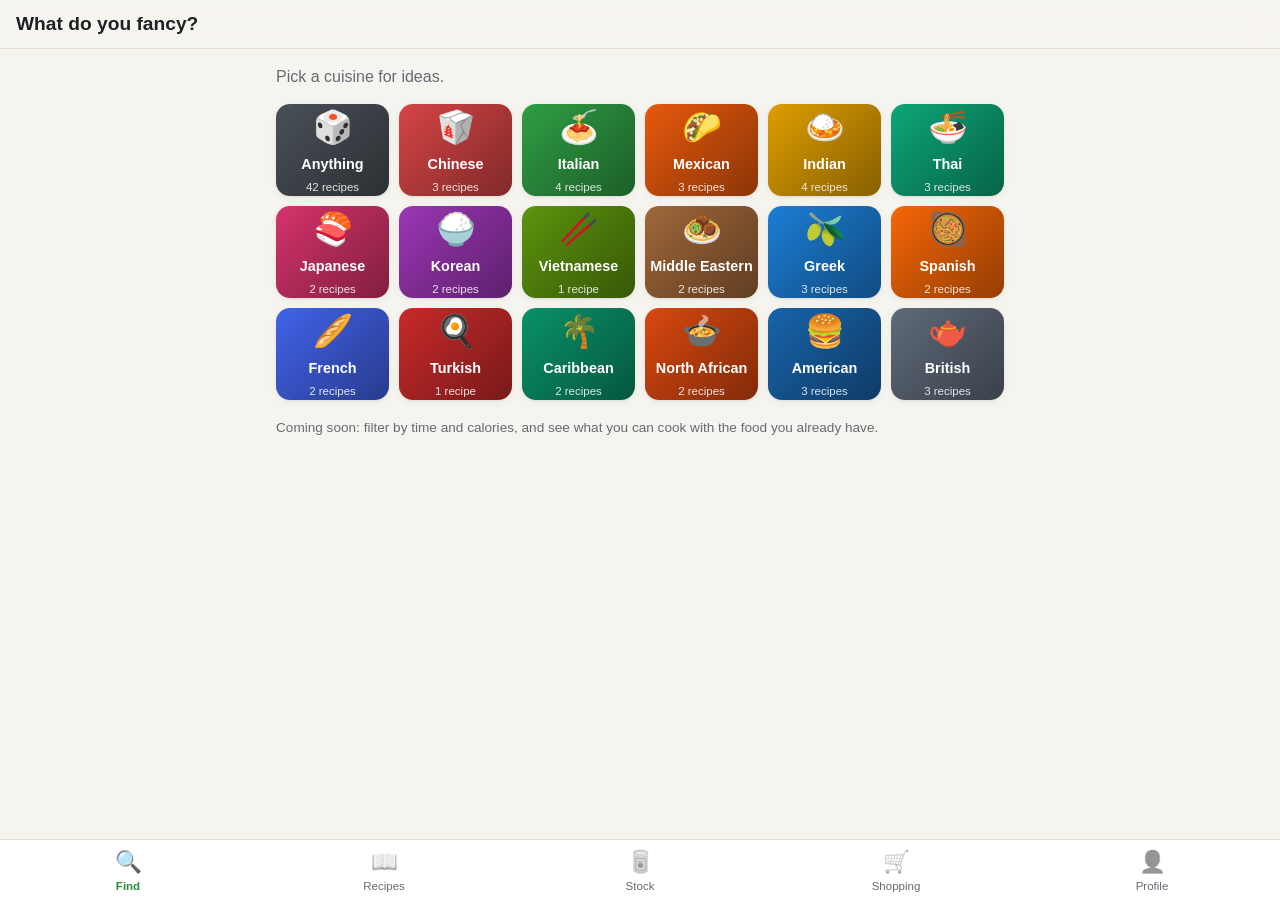
==== index.html @ 3a24faf2 "Phase 1: installable app shell, recipe book, profile and 42 recipes Offline PWA (vanilla JS, no buil" ====
<!doctype html>
<html lang="en-GB">
<head>
<meta charset="utf-8">
<meta name="viewport" content="width=device-width, initial-scale=1, viewport-fit=cover">
<title>Meal Planner</title>
<meta name="description" content="Lauren's meal planner: recipes, kitchen stock and shopping.">
<meta name="theme-color" content="#2b8a3e" media="(prefers-color-scheme: light)">
<meta name="theme-color" content="#14181c" media="(prefers-color-scheme: dark)">
<link rel="manifest" href="manifest.webmanifest">
<link rel="icon" href="icons/icon.svg" type="image/svg+xml">
<link rel="apple-touch-icon" href="icons/apple-touch-icon.png">
<meta name="apple-mobile-web-app-capable" content="yes">
<meta name="mobile-web-app-capable" content="yes">
<meta name="apple-mobile-web-app-status-bar-style" content="default">
<meta name="apple-mobile-web-app-title" content="Meals">
<link rel="stylesheet" href="css/app.css">
</head>
<body>
<header class="topbar">
  <button class="back" id="back" hidden aria-label="Back">‹</button>
  <h1 id="title">Meal Planner</h1>
</header>
<main id="view" tabindex="-1"><p class="loading">Loading recipes…</p></main>
<nav class="tabs" aria-label="Main">
  <a href="#/find" data-tab="find"><span aria-hidden="true">🔍</span>Find</a>
  <a href="#/recipes" data-tab="recipes"><span aria-hidden="true">📖</span>Recipes</a>
  <a href="#/stock" data-tab="stock"><span aria-hidden="true">🥫</span>Stock</a>
  <a href="#/shopping" data-tab="shopping"><span aria-hidden="true">🛒</span>Shopping</a>
  <a href="#/profile" data-tab="profile"><span aria-hidden="true">👤</span>Profile</a>
</nav>
<script type="module" src="js/app.js"></script>
</body>
</html>
---- css/app.css ----
:root {
  --bg: #f6f4ef;
  --surface: #ffffff;
  --surface-2: #efece5;
  --text: #1d2125;
  --muted: #646b73;
  --line: #e2ddd3;
  --accent: #2b8a3e;
  --accent-ink: #ffffff;
  --accent-soft: #e3f3e6;
  --warn-bg: #fff4d6;
  --warn-ink: #7a5300;
  --warn-line: #f0d48a;
  --danger-bg: #fde8e8;
  --danger-ink: #a12626;
  --shadow: 0 1px 2px rgba(0,0,0,.06), 0 2px 8px rgba(0,0,0,.05);
  --radius: 14px;
  --tabbar-h: 60px;
  color-scheme: light;
}
@media (prefers-color-scheme: dark) {
  :root {
    --bg: #14181c;
    --surface: #1d2227;
    --surface-2: #262c33;
    --text: #eef1f3;
    --muted: #9aa4ad;
    --line: #313840;
    --accent: #51cf66;
    --accent-ink: #0d1a10;
    --accent-soft: #1d3523;
    --warn-bg: #3a2f12;
    --warn-ink: #ffd877;
    --warn-line: #6b5520;
    --danger-bg: #3d1d1d;
    --danger-ink: #ffb3b3;
    --shadow: none;
    color-scheme: dark;
  }
}

* { box-sizing: border-box; }
html { -webkit-text-size-adjust: 100%; }
body {
  margin: 0;
  background: var(--bg);
  color: var(--text);
  font: 16px/1.45 -apple-system, BlinkMacSystemFont, "Segoe UI", Roboto, "Helvetica Neue", Arial, sans-serif;
  -webkit-tap-highlight-color: transparent;
}
a { color: var(--accent); }
button, input, select { font: inherit; color: inherit; }
h2 { font-size: 1.15rem; margin: 1.4rem 0 .6rem; }
h3 { font-size: 1rem; margin: 1.1rem 0 .4rem; }

/* ---------- top bar & tabs */
.topbar {
  position: sticky; top: 0; z-index: 10;
  display: flex; align-items: center; gap: 4px;
  padding: calc(env(safe-area-inset-top) + 10px) 16px 10px;
  background: var(--bg);
  background: color-mix(in srgb, var(--bg) 88%, transparent);
  backdrop-filter: saturate(1.4) blur(12px);
  -webkit-backdrop-filter: saturate(1.4) blur(12px);
  border-bottom: 1px solid var(--line);
}
.topbar h1 { font-size: 1.2rem; margin: 0; white-space: nowrap; overflow: hidden; text-overflow: ellipsis; }
.back {
  border: 0; background: none; font-size: 2rem; line-height: 1; padding: 0 10px 4px 0;
  color: var(--accent); cursor: pointer;
}
main {
  padding: 12px 16px calc(var(--tabbar-h) + env(safe-area-inset-bottom) + 24px);
  max-width: 760px; margin: 0 auto; outline: none;
}
.tabs {
  position: fixed; left: 0; right: 0; bottom: 0; z-index: 10;
  display: grid; grid-template-columns: repeat(5, 1fr);
  padding-bottom: env(safe-area-inset-bottom);
  background: var(--surface); border-top: 1px solid var(--line);
}
.tabs a {
  display: flex; flex-direction: column; align-items: center; justify-content: center; gap: 1px;
  height: var(--tabbar-h); font-size: .72rem; color: var(--muted); text-decoration: none;
}
.tabs a span { font-size: 1.35rem; filter: grayscale(1); opacity: .7; }
.tabs a.active { color: var(--accent); font-weight: 600; }
.tabs a.active span { filter: none; opacity: 1; }

.loading, .empty { color: var(--muted); text-align: center; padding: 40px 0; }
.muted { color: var(--muted); }
.small { font-size: .85rem; }

/* ---------- chips & controls */
.chips { display: flex; gap: 8px; overflow-x: auto; padding: 2px 16px 8px; margin: 0 -16px; scrollbar-width: none; }
.chips::-webkit-scrollbar { display: none; }
.chip {
  flex: none; border: 1px solid var(--line); background: var(--surface); color: var(--text);
  border-radius: 999px; padding: 7px 13px; font-size: .9rem; cursor: pointer; white-space: nowrap;
}
.chip[aria-pressed="true"] { background: var(--accent); border-color: var(--accent); color: var(--accent-ink); font-weight: 600; }
.chip.big { padding: 10px 16px; font-size: 1rem; font-weight: 600; }
.search {
  width: 100%; padding: 11px 14px; border-radius: 12px; border: 1px solid var(--line);
  background: var(--surface); margin: 4px 0 10px; font-size: 16px;
}
.filters { display: grid; grid-template-columns: 1fr 1fr; gap: 8px; margin-bottom: 10px; }
.filters select {
  width: 100%; padding: 9px 10px; border-radius: 10px; border: 1px solid var(--line);
  background: var(--surface); font-size: .95rem; -webkit-appearance: none; appearance: none;
}
.row { display: flex; align-items: center; justify-content: space-between; gap: 12px; }
.toggle { display: flex; align-items: center; gap: 10px; padding: 8px 0; cursor: pointer; }
.toggle input { width: 20px; height: 20px; accent-color: var(--accent); flex: none; }
.btn {
  display: inline-block; border: 0; border-radius: 12px; padding: 11px 16px; cursor: pointer;
  background: var(--accent); color: var(--accent-ink); font-weight: 600; text-decoration: none; text-align: center;
}
.btn.secondary { background: var(--surface-2); color: var(--text); }
.btn.block { display: block; width: 100%; }

/* ---------- recipe cards */
.count { color: var(--muted); font-size: .85rem; margin: 2px 0 10px; }
.grid { display: grid; grid-template-columns: repeat(auto-fill, minmax(155px, 1fr)); gap: 12px; }
.card {
  display: flex; flex-direction: column; background: var(--surface); border-radius: var(--radius);
  overflow: hidden; box-shadow: var(--shadow); color: inherit; text-decoration: none;
  border: 1px solid var(--line);
}
.card.unfit { opacity: .55; }
.card-art {
  position: relative; height: 92px; display: grid; place-items: center; font-size: 2.6rem;
  background: var(--c);
  background: linear-gradient(135deg, var(--c), color-mix(in srgb, var(--c) 60%, #000));
}
.card-art .cuisine-label {
  position: absolute; left: 8px; bottom: 6px; font-size: .68rem; font-weight: 700; letter-spacing: .04em;
  text-transform: uppercase; color: #fff; opacity: .92;
}
.card-body { padding: 9px 10px 11px; display: flex; flex-direction: column; gap: 5px; flex: 1; }
.card-title { font-weight: 650; font-size: .95rem; line-height: 1.25; }
.card-meta { font-size: .78rem; color: var(--muted); }
.badges { display: flex; flex-wrap: wrap; gap: 4px; margin-top: auto; }
.badge {
  font-size: .68rem; font-weight: 700; padding: 2px 6px; border-radius: 6px;
  background: var(--accent-soft); color: var(--accent);
}
.badge.warn { background: var(--warn-bg); color: var(--warn-ink); }
.badge.gfnf { background: var(--accent); color: var(--accent-ink); }

/* ---------- recipe page */
.hero {
  margin: 0 -16px; padding: 28px 16px 18px; color: #fff;
  background: var(--c);
  background: linear-gradient(135deg, var(--c), color-mix(in srgb, var(--c) 55%, #000));
}
.hero .emoji { font-size: 3rem; line-height: 1; }
.hero h2 { font-size: 1.5rem; margin: 10px 0 6px; line-height: 1.2; }
.hero p { margin: 0; opacity: .93; }
.hero .badges { margin-top: 12px; }
.hero .badge { background: rgba(255,255,255,.22); color: #fff; }
.facts { display: grid; grid-template-columns: repeat(3, 1fr); gap: 8px; margin: 14px 0; }
.fact { background: var(--surface); border: 1px solid var(--line); border-radius: 12px; padding: 9px 8px; text-align: center; }
.fact b { display: block; font-size: 1.05rem; }
.fact span { font-size: .72rem; color: var(--muted); }
.variants { display: flex; flex-wrap: wrap; gap: 8px; margin: 10px 0; }
.variant-link { font-weight: 600; font-size: 0.95rem; text-decoration: none; color: var(--accent, inherit); padding: 6px 12px; border-radius: 999px; border: 1px solid currentColor; }

.banner {
  border-radius: 12px; padding: 11px 13px; margin: 12px 0; font-size: .92rem;
  background: var(--warn-bg); color: var(--warn-ink); border: 1px solid var(--warn-line);
}
.banner.danger { background: var(--danger-bg); color: var(--danger-ink); border-color: transparent; }
.banner strong { display: block; margin-bottom: 3px; }
.banner ul { margin: 6px 0 0; padding-left: 18px; }
.stepper { display: inline-flex; align-items: center; gap: 4px; background: var(--surface); border: 1px solid var(--line); border-radius: 999px; padding: 3px; }
.stepper button { width: 34px; height: 34px; border-radius: 50%; border: 0; background: var(--surface-2); font-size: 1.2rem; cursor: pointer; }
.stepper output { min-width: 74px; text-align: center; font-weight: 600; font-size: .92rem; }
.ingredients { list-style: none; padding: 0; margin: 8px 0; background: var(--surface); border: 1px solid var(--line); border-radius: var(--radius); }
.ingredients li { display: flex; gap: 12px; padding: 10px 14px; border-top: 1px solid var(--line); }
.ingredients li:first-child { border-top: 0; }
.ingredients .qty { flex: none; width: 86px; font-weight: 600; }
.ingredients .note { color: var(--muted); font-size: .85rem; }
.ingredients .opt { font-size: .72rem; font-weight: 700; color: var(--muted); text-transform: uppercase; margin-left: 4px; }
.steps { padding-left: 0; list-style: none; counter-reset: s; margin: 8px 0; }
.steps li { counter-increment: s; position: relative; padding: 0 0 14px 42px; }
.steps li::before {
  content: counter(s); position: absolute; left: 0; top: -2px; width: 28px; height: 28px; border-radius: 50%;
  background: var(--accent); color: var(--accent-ink); display: grid; place-items: center; font-weight: 700; font-size: .85rem;
}
.kv { display: grid; grid-template-columns: auto 1fr; gap: 6px 14px; font-size: .92rem; background: var(--surface); border: 1px solid var(--line); border-radius: var(--radius); padding: 12px 14px; }
.kv dt { color: var(--muted); }
.kv dd { margin: 0; }

/* ---------- find / cuisine picker */
.cuisines { display: grid; grid-template-columns: repeat(auto-fill, minmax(100px, 1fr)); gap: 10px; }
.cuisine {
  display: flex; flex-direction: column; align-items: center; justify-content: center; gap: 4px;
  min-height: 92px; border-radius: var(--radius); color: #fff; text-decoration: none; font-weight: 650; font-size: .9rem;
  background: var(--c);
  background: linear-gradient(135deg, var(--c), color-mix(in srgb, var(--c) 60%, #000)); box-shadow: var(--shadow);
}
.cuisine span { font-size: 2rem; }
.cuisine small { font-weight: 500; opacity: .85; font-size: .72rem; }
.cuisine.any { --c: #495057; }

/* ---------- profile */
.panel { background: var(--surface); border: 1px solid var(--line); border-radius: var(--radius); padding: 6px 14px; margin-bottom: 8px; }
.checks { display: grid; grid-template-columns: 1fr 1fr; gap: 0 12px; }
.preset {
  display: flex; gap: 12px; align-items: center; width: 100%; text-align: left; cursor: pointer;
  border: 2px solid var(--accent); background: var(--accent-soft); color: var(--text); border-radius: var(--radius); padding: 12px 14px;
}
.preset b { display: block; }
.preset .emoji { font-size: 1.8rem; }
.taglist { display: flex; flex-wrap: wrap; gap: 6px; padding: 8px 0; }
.tag { display: inline-flex; align-items: center; gap: 6px; background: var(--surface-2); border-radius: 999px; padding: 5px 6px 5px 12px; font-size: .9rem; }
.tag button { border: 0; background: none; cursor: pointer; font-size: 1rem; color: var(--muted); padding: 0 4px; }
.coming { text-align: center; padding: 40px 12px; }
.coming .emoji { font-size: 3rem; }
.toast {
  position: fixed; left: 50%; transform: translateX(-50%); bottom: calc(var(--tabbar-h) + env(safe-area-inset-bottom) + 14px);
  background: var(--text); color: var(--bg); padding: 10px 16px; border-radius: 999px; font-size: .9rem; z-index: 20;
}
@media (max-width: 360px) { .checks { grid-template-columns: 1fr; } }
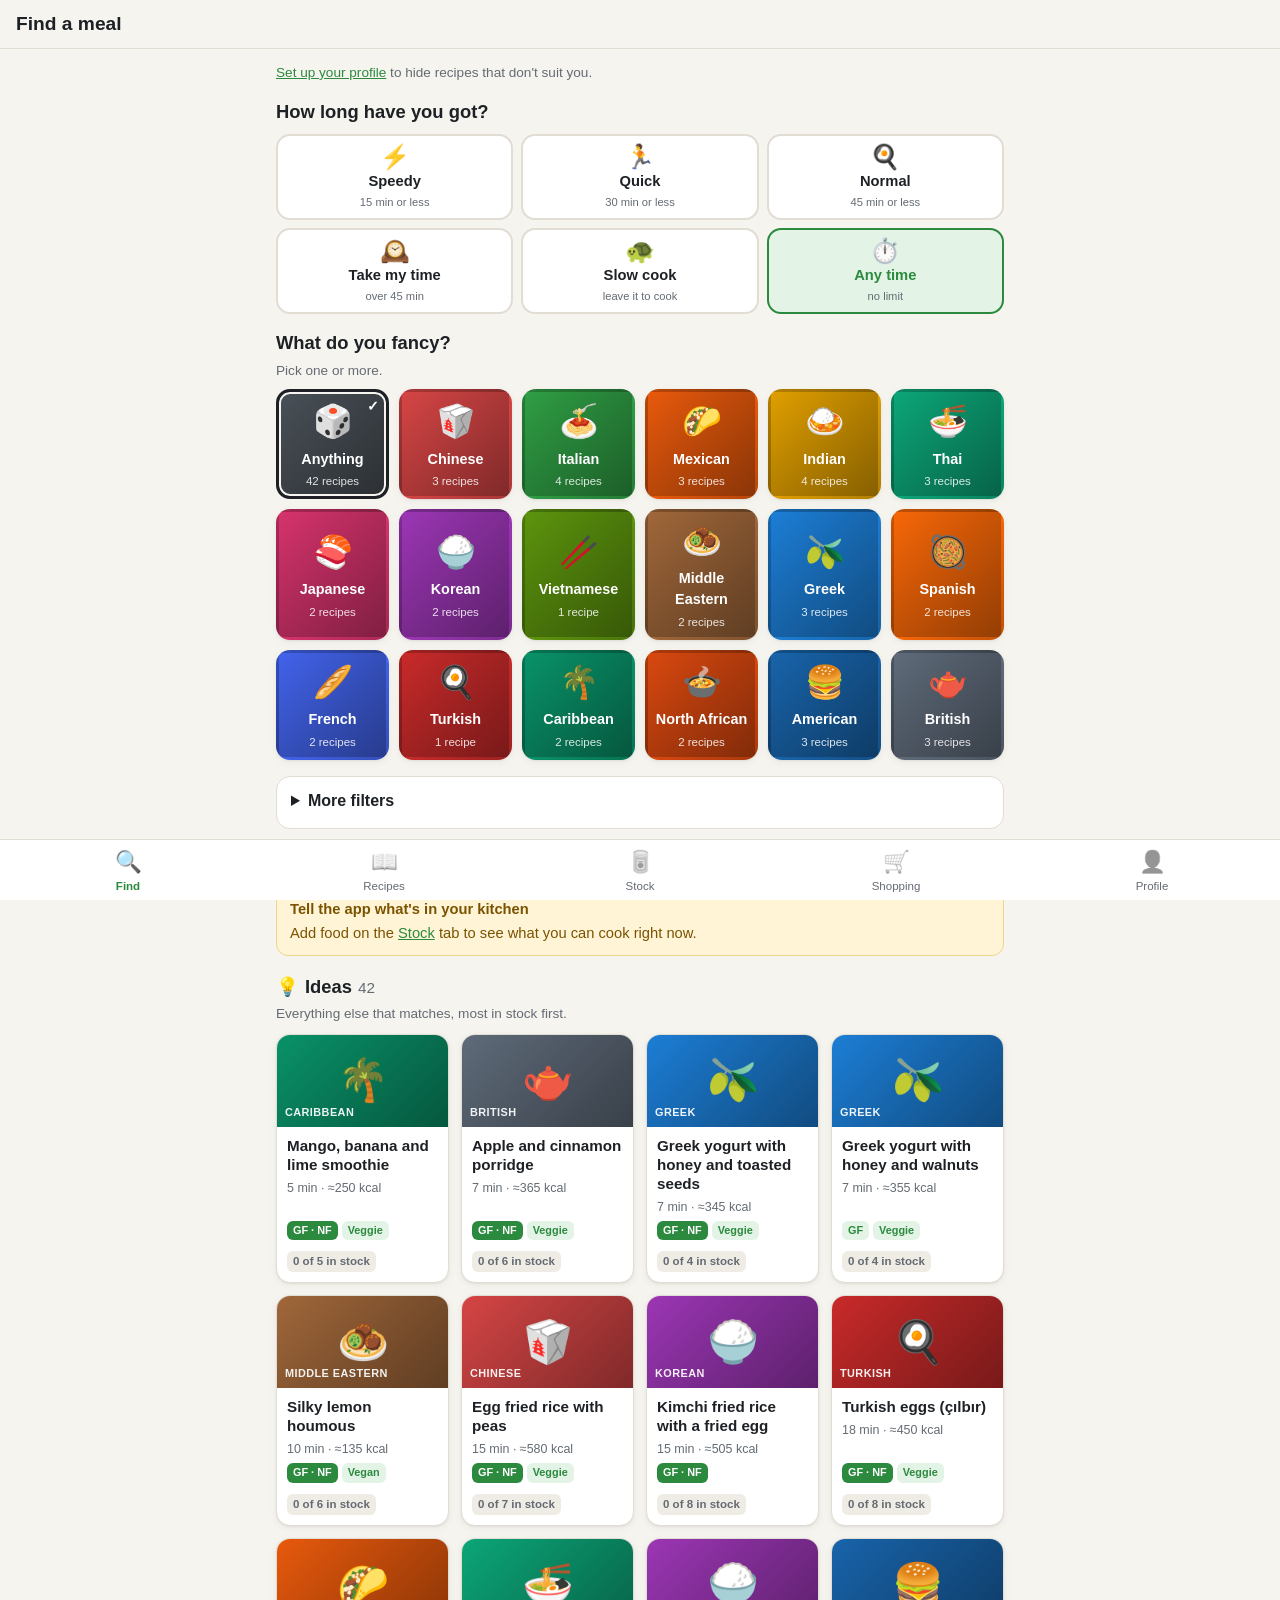
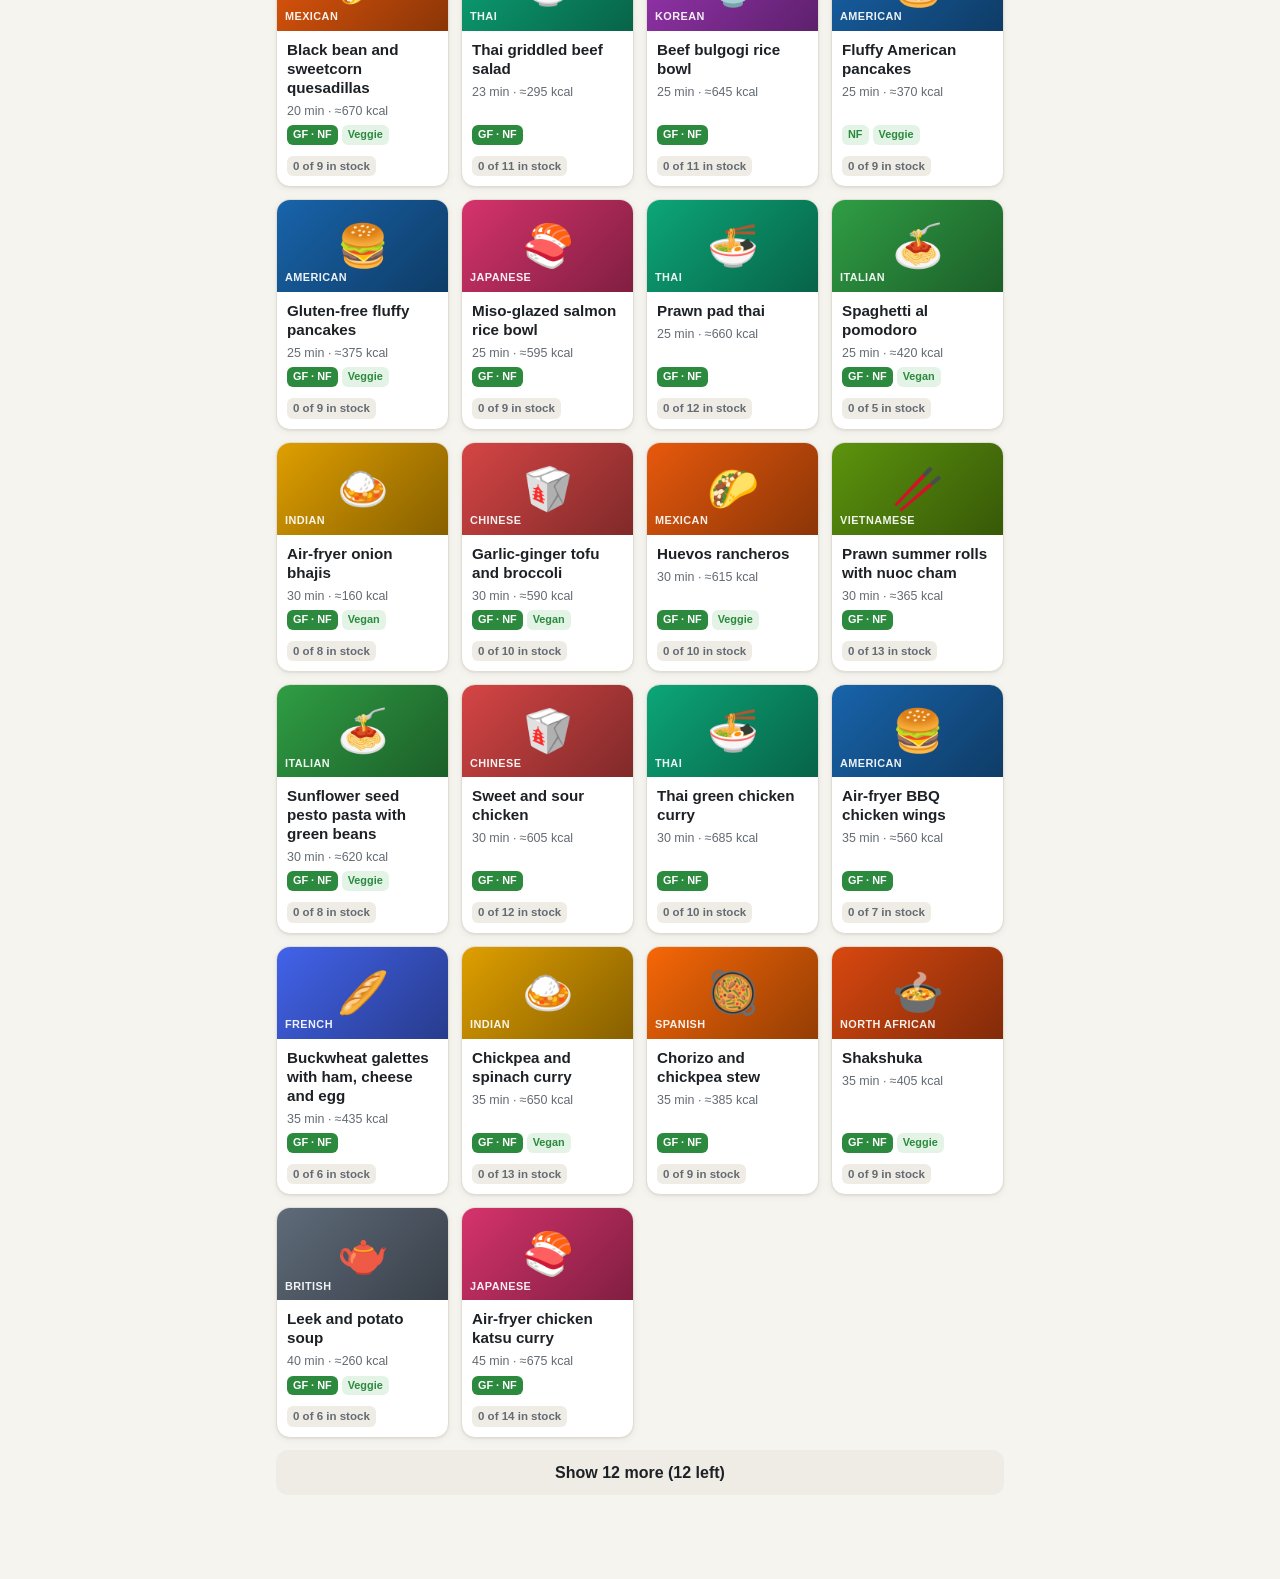
==== commit 0344546f: "Add the meal finder, safe similar-item matching, expired-food banner and shopping rounding Meal find" ====
--- a/index.html
+++ b/index.html
@@ -15,6 +15,8 @@
 <meta name="apple-mobile-web-app-status-bar-style" content="default">
 <meta name="apple-mobile-web-app-title" content="Meals">
 <link rel="stylesheet" href="css/app.css">
+<link rel="stylesheet" href="css/kitchen.css">
+<link rel="stylesheet" href="css/find.css"><!-- meal finder (phase 3) -->
 </head>
 <body>
 <header class="topbar">
--- a/css/kitchen.css
+++ b/css/kitchen.css
@@ -0,0 +1,156 @@
+/* Kitchen stock & shopping list (phases 2 & 4). Uses the colour tokens
+   from app.css, so light and dark mode follow automatically. */
+
+.center { text-align: center; }
+.group-h { display: flex; align-items: baseline; gap: 6px; margin: 1.2rem 0 .45rem; }
+.group-h small { font-weight: 500; }
+
+/* ---------- food search box */
+.fsearch { position: relative; }
+.fsearch .search { margin-bottom: 8px; }
+.fsearch-list {
+  list-style: none; margin: -4px 0 10px; padding: 4px; background: var(--surface);
+  border: 1px solid var(--line); border-radius: 12px; box-shadow: var(--shadow);
+}
+.fsearch-list button {
+  display: flex; justify-content: space-between; align-items: center; gap: 10px; width: 100%;
+  min-height: 46px; padding: 8px 10px; border: 0; background: none; text-align: left; border-radius: 9px; cursor: pointer;
+}
+.fsearch-list button:hover, .fsearch-list button:focus-visible { background: var(--surface-2); }
+.fs-status { color: var(--accent); font-weight: 600; white-space: nowrap; }
+.fs-custom { color: var(--accent); font-weight: 600; }
+.custom-form p { margin: 10px 0; }
+.custom-form label { display: flex; flex-direction: column; gap: 4px; }
+
+/* ---------- swipeable rows (stock + shopping) */
+.slist, .shlist {
+  list-style: none; margin: 0; padding: 0; background: var(--surface);
+  border: 1px solid var(--line); border-radius: var(--radius); overflow: hidden;
+}
+.srow, .shrow { position: relative; border-top: 1px solid var(--line); overflow: hidden; }
+.srow:first-child, .shrow:first-child { border-top: 0; }
+.swipe-bg {
+  position: absolute; inset: 0; display: flex; align-items: center; justify-content: flex-end;
+  padding-right: 18px; background: #c92a2a; color: #fff; font-weight: 700; visibility: hidden;
+}
+.swiping .swipe-bg { visibility: visible; }
+.swipe-inner {
+  position: relative; display: flex; align-items: center; gap: 6px; background: var(--surface);
+  padding: 4px 6px 4px 4px; transition: transform .18s ease;
+}
+.swiping .swipe-inner { transition: none; }
+.del {
+  flex: none; width: 40px; height: 40px; border: 0; border-radius: 50%; background: none;
+  color: var(--muted); font-size: 1rem; cursor: pointer;
+}
+.del:hover { background: var(--surface-2); }
+
+/* ---------- stock */
+.sname {
+  flex: 1; min-width: 0; display: flex; flex-direction: column; align-items: flex-start; gap: 1px;
+  min-height: 48px; justify-content: center; padding: 6px 10px; border: 0; background: none; text-align: left; cursor: pointer;
+}
+.sname .exp { font-size: .78rem; color: var(--muted); }
+.srow.soon .exp { color: var(--warn-ink); font-weight: 700; }
+.srow.expired .exp { color: var(--danger-ink); font-weight: 700; }
+.srow.expired .sname > span { text-decoration: line-through; text-decoration-color: var(--danger-ink); }
+.lowbtn {
+  flex: none; min-width: 56px; height: 34px; border-radius: 999px; border: 1px dashed var(--line);
+  background: none; color: var(--muted); font-size: .8rem; font-weight: 600; cursor: pointer;
+}
+.lowbtn[aria-pressed="true"] { border: 1px solid var(--warn-line); background: var(--warn-bg); color: var(--warn-ink); }
+.sedit { display: grid; grid-template-columns: 1fr 1fr; gap: 8px; padding: 4px 14px 12px; background: var(--surface); }
+.sedit label { display: flex; flex-direction: column; gap: 4px; }
+.sedit label:first-child { grid-column: 1 / -1; }
+.sedit input, .sedit select, .custom-form select {
+  padding: 8px 10px; border-radius: 10px; border: 1px solid var(--line); background: var(--surface); font-size: 16px; min-height: 40px;
+}
+.sedit .row { justify-content: flex-start; gap: 8px; }
+.sedit .row input { flex: 1; }
+.sedit .btn { padding: 8px 12px; }
+
+.useup {
+  background: var(--warn-bg); color: var(--warn-ink); border: 1px solid var(--warn-line);
+  border-radius: var(--radius); padding: 4px 12px 10px; margin: 4px 0 6px;
+}
+.useup h3 { margin: 8px 0 6px; }
+.useup-list { display: flex; gap: 8px; overflow-x: auto; scrollbar-width: none; }
+.useup-item {
+  flex: none; display: flex; flex-direction: column; align-items: flex-start; gap: 1px; padding: 7px 11px;
+  border-radius: 10px; border: 0; background: var(--surface); color: var(--text); cursor: pointer; text-align: left;
+}
+.useup-item small { color: var(--warn-ink); font-weight: 600; }
+.useup-item.expired small { color: var(--danger-ink); }
+.staples { margin-top: 18px; padding: 10px 14px; }
+.staples summary { cursor: pointer; padding: 4px 0; }
+.staples .search { margin-top: 4px; }
+
+/* ---------- shopping */
+.lowbox {
+  background: var(--warn-bg); color: var(--warn-ink); border: 1px solid var(--warn-line);
+  border-radius: var(--radius); padding: 10px 12px 4px; margin: 4px 0 8px;
+}
+.lowbox .chip { border-color: var(--warn-line); }
+.small-btn { padding: 6px 12px; font-size: .85rem; }
+.tick {
+  flex: 1; min-width: 0; display: flex; align-items: center; gap: 12px; min-height: 56px;
+  padding: 6px 8px; border: 0; background: none; text-align: left; cursor: pointer;
+}
+.tick .box {
+  flex: none; width: 28px; height: 28px; border-radius: 8px; border: 2px solid var(--line);
+  display: grid; place-items: center; font-weight: 800; color: var(--accent-ink);
+}
+.shname { display: flex; flex-direction: column; min-width: 0; }
+.shname .amt { color: var(--muted); font-size: .9rem; }
+.shname .for { color: var(--muted); font-size: .76rem; white-space: nowrap; overflow: hidden; text-overflow: ellipsis; }
+.shrow.ticked .box { background: var(--accent); border-color: var(--accent); }
+.shrow.ticked .shname { opacity: .5; }
+.shrow.ticked .shname b { text-decoration: line-through; }
+.shop-actions { margin: 20px 0 8px; display: flex; flex-direction: column; gap: 8px; }
+.shop-actions .row > * { flex: 1; }
+.shop-actions p { margin: 0; }
+.btn[disabled] { opacity: .45; cursor: default; }
+.btn.danger-text, .danger-text { color: var(--danger-ink); }
+
+/* ---------- toast with Undo */
+.toast.with-action { display: flex; align-items: center; gap: 14px; padding: 8px 8px 8px 16px; max-width: calc(100vw - 32px); }
+.toast.with-action button {
+  border: 0; background: none; color: var(--accent); font-weight: 700; padding: 4px 10px; cursor: pointer;
+  filter: brightness(1.25);
+}
+@media (prefers-color-scheme: dark) { .toast.with-action button { filter: brightness(.7); } }
+
+/* ---------- recipe page: stock marks */
+.ingredients li.tappable { cursor: pointer; align-items: center; }
+.ingredients li.tappable > span:nth-child(2) { flex: 1; }
+.ing-st {
+  flex: none; font-size: .72rem; font-weight: 700; padding: 3px 8px; border-radius: 999px; white-space: nowrap;
+  background: var(--surface-2); color: var(--muted);
+}
+.st-in .ing-st { background: var(--accent-soft); color: var(--accent); }
+.st-low .ing-st { background: var(--warn-bg); color: var(--warn-ink); }
+.st-missing .ing-st { background: var(--danger-bg); color: var(--danger-ink); }
+.kitchen-actions { display: flex; flex-direction: column; gap: 8px; margin: 4px 0 6px; }
+.kitchen-actions p { margin: 0; }
+.have-all { color: var(--accent); font-weight: 700; text-align: center; padding: 6px 0; }
+.low-note { color: var(--warn-ink); }
+
+/* Expired food banner (Stock tab) */
+.expired-banner {
+  margin: 4px 0 12px; padding: 10px 12px; border-radius: 12px;
+  background: var(--danger-bg); color: var(--danger-ink); border: 1px solid transparent;
+}
+.expired-banner .eb-head { align-items: flex-start; }
+.expired-banner .eb-x {
+  flex: none; border: 0; background: none; color: inherit; font-size: 1.25rem; line-height: 1;
+  width: 44px; height: 44px; margin: -10px -10px 0 0; cursor: pointer;
+}
+.eb-list { list-style: none; padding: 0; margin: 6px 0 0; }
+.eb-list li { display: flex; align-items: center; justify-content: space-between; gap: 8px; padding: 6px 0; border-top: 1px solid color-mix(in srgb, currentColor 18%, transparent); }
+.eb-list small { opacity: .85; }
+.eb-btns { display: flex; gap: 6px; flex: none; }
+.eb-all { justify-content: flex-end; gap: 6px; margin-top: 6px; }
+.btn.danger-fill { background: var(--danger-ink); color: var(--danger-bg); }
+
+/* Shopping: the exact amount behind a rounded one */
+.shname .precise { color: var(--muted); font-size: .74rem; }
--- a/css/find.css
+++ b/css/find.css
@@ -0,0 +1,55 @@
+/* Meal finder (Find tab) */
+.profile-note { margin: 2px 0 4px; }
+.find-h { margin: 1rem 0 .55rem; }
+.pick-hint { margin: -4px 0 8px; }
+
+/* "How long have you got?" */
+.times { display: grid; grid-template-columns: repeat(3, 1fr); gap: 8px; }
+.time {
+  display: flex; flex-direction: column; align-items: center; justify-content: center; gap: 1px;
+  min-height: 78px; padding: 8px 4px; border-radius: var(--radius); cursor: pointer; text-align: center;
+  border: 2px solid var(--line); background: var(--surface); color: var(--text);
+}
+.time .t-emoji { font-size: 1.5rem; line-height: 1.1; }
+.time b { font-size: .92rem; }
+.time small { font-size: .7rem; color: var(--muted); }
+.time[aria-pressed="true"] { border-color: var(--accent); background: var(--accent-soft); }
+.time[aria-pressed="true"] b { color: var(--accent); }
+
+/* Cuisine tiles as multi-select buttons */
+.cuisines.picker .cuisine { border: 3px solid transparent; cursor: pointer; font-family: inherit; padding: 6px 4px; }
+.cuisines.picker .cuisine[aria-pressed="true"] { border-color: var(--text); box-shadow: 0 0 0 2px var(--bg) inset; }
+.cuisines.picker .cuisine[aria-pressed="true"]::after { content: "✓"; position: absolute; top: 4px; right: 7px; font-weight: 800; }
+.cuisines.picker .cuisine { position: relative; }
+.cuisines.picker .cuisine.none { opacity: .45; }
+
+.more-filters { margin: 16px 0 6px; padding: 8px 14px 12px; }
+.more-filters summary { cursor: pointer; font-weight: 600; padding: 4px 0; }
+.more-filters .filters { margin-top: 10px; }
+
+.find-bar { display: flex; align-items: center; justify-content: space-between; gap: 10px; margin: 14px 0 6px; }
+.find-bar .count { margin: 0; }
+.find-bar .btn { flex: none; }
+
+/* Results */
+.fgroup .group-h { margin-top: 1.1rem; }
+.gblurb { margin: -4px 0 10px; }
+.fitem { display: flex; flex-direction: column; gap: 6px; min-width: 0; }
+.fitem .card { flex: 1; }
+.fx { display: flex; flex-wrap: wrap; gap: 4px; padding: 0 10px 10px; font-size: .72rem; font-weight: 600; }
+.fx span { padding: 2px 6px; border-radius: 6px; background: var(--surface-2); color: var(--muted); }
+.fx .frac.full { background: var(--accent-soft); color: var(--accent); }
+.fx .tag-use { background: var(--warn-bg); color: var(--warn-ink); }
+.fx .tag-low { background: var(--warn-bg); color: var(--warn-ink); }
+.fmiss {
+  display: flex; flex-direction: column; gap: 6px; font-size: .8rem; padding: 8px;
+  background: var(--surface); border: 1px dashed var(--line); border-radius: 12px;
+}
+.fmiss .btn { width: 100%; }
+.fmiss .on-list { color: var(--accent); font-weight: 700; text-align: center; padding: 6px 0; }
+.more-btn { margin-top: 12px; }
+
+/* Recipe page: which stock item stands in for an ingredient */
+.ing-using { display: block; font-size: .8rem; color: var(--accent); font-weight: 600; }
+
+@media (max-width: 340px) { .times { grid-template-columns: repeat(2, 1fr); } }
